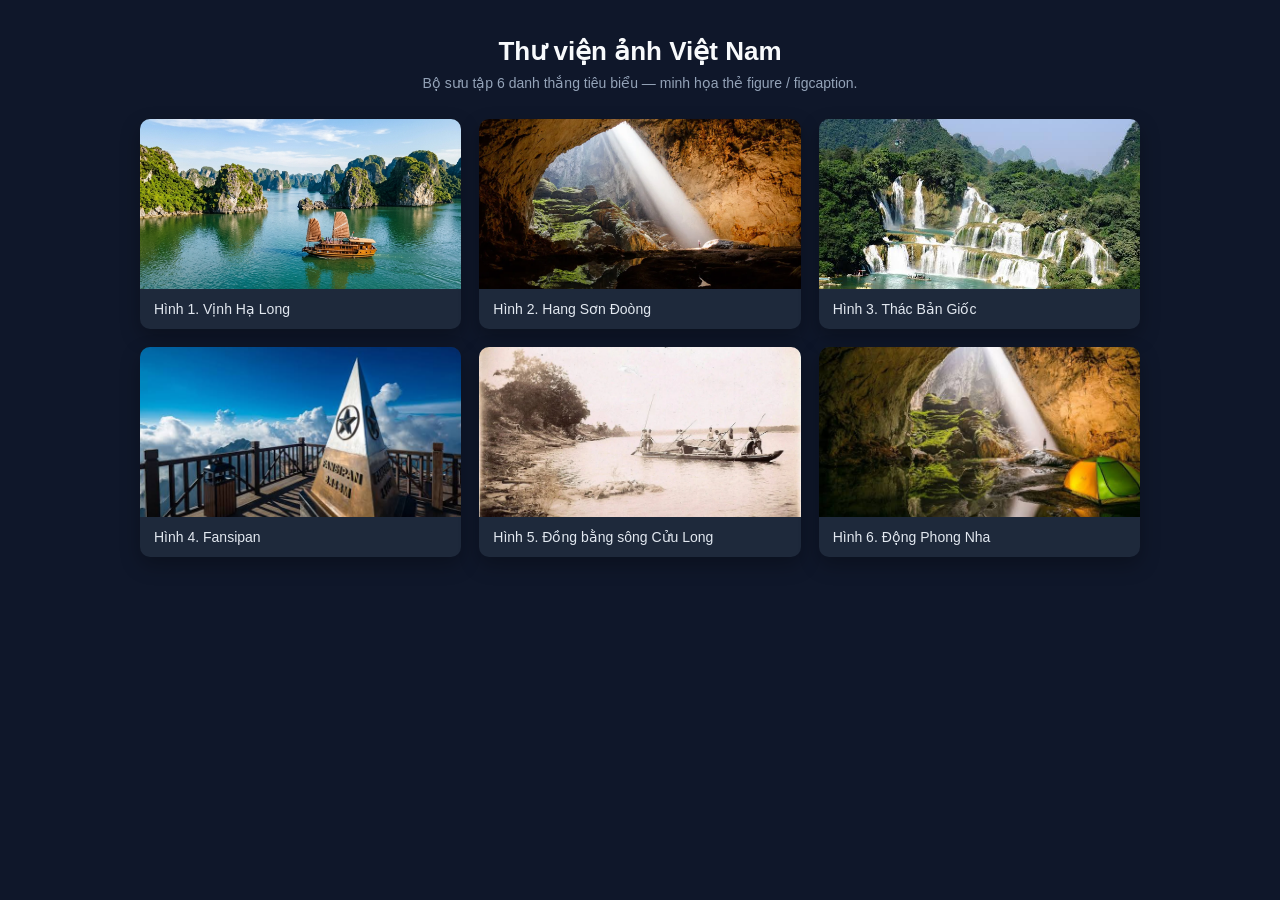
==== ex11/index.html @ 560d9e47 "Complete ex03 to ex11" ====
<!DOCTYPE html>
<html lang="vi">
<head>
    <meta charset="UTF-8">
    <meta name="viewport" content="width=device-width, initial-scale=1.0">
    <title>Thư viện ảnh danh thắng Việt Nam</title>
    <link rel="stylesheet" href="css/style.css">
</head>
<body>
    <main class="thu-vien">
        <header class="tieu-de">
            <h1>Thư viện ảnh Việt Nam</h1>
            <p class="mo-ta">Bộ sưu tập 6 danh thắng tiêu biểu &mdash; minh họa thẻ figure / figcaption.</p>
        </header>

        <div class="luoi-anh">
            <figure>
                <img src="images/1-vinh-ha-long.jpg" alt="Vịnh Hạ Long">
                <figcaption>Hình 1. Vịnh Hạ Long</figcaption>
            </figure>

            <figure>
                <img src="images/2-son-doong.jpg" alt="Hang Sơn Đoòng">
                <figcaption>Hình 2. Hang Sơn Đoòng</figcaption>
            </figure>

            <figure>
                <img src="images/3-thac-ban-gioc.jpg" alt="Thác Bản Giốc">
                <figcaption>Hình 3. Thác Bản Giốc</figcaption>
            </figure>

            <figure>
                <img src="images/4-fansipan.jpg" alt="Fansipan">
                <figcaption>Hình 4. Fansipan</figcaption>
            </figure>

            <figure>
                <img src="images/5-mekong.jpg" alt="Đồng bằng sông Cửu Long">
                <figcaption>Hình 5. Đồng bằng sông Cửu Long</figcaption>
            </figure>

            <figure>
                <img src="images/6-phongnha.jpg" alt="Động Phong Nha">
                <figcaption>Hình 6. Động Phong Nha</figcaption>
            </figure>
        </div>
    </main>
</body>
</html>
---- ex11/css/style.css ----
* {
    box-sizing: border-box;
    margin: 0;
    padding: 0;
}

body {
    font-family: Arial, Helvetica, sans-serif;
    background-color: #0f172a;
    color: #e2e8f0;
    min-height: 100vh;
    padding: 36px 16px;
}

.thu-vien {
    max-width: 1000px;
    margin: 0 auto;
}

.tieu-de {
    text-align: center;
    margin-bottom: 28px;
}

.tieu-de h1 {
    font-size: 26px;
    font-weight: 700;
    color: #f8fafc;
    margin-bottom: 8px;
}

.mo-ta {
    font-size: 14px;
    color: #94a3b8;
}

.luoi-anh {
    display: grid;
    grid-template-columns: repeat(3, 1fr);
    gap: 18px;
}

figure {
    background-color: #1e293b;
    border-radius: 10px;
    margin: 0;
    overflow: hidden;
    box-shadow: 0 8px 20px rgba(0, 0, 0, 0.28);
    transition: transform 0.2s ease;
}

figure:hover {
    transform: translateY(-3px);
}

figure img {
    width: 100%;
    height: 170px;
    object-fit: cover;
    display: block;
}

figcaption {
    padding: 12px 14px;
    font-size: 14px;
    color: #e2e8f0;
}

@media (max-width: 780px) {
    .luoi-anh {
        grid-template-columns: repeat(2, 1fr);
    }
}

@media (max-width: 520px) {
    .luoi-anh {
        grid-template-columns: 1fr;
    }
}
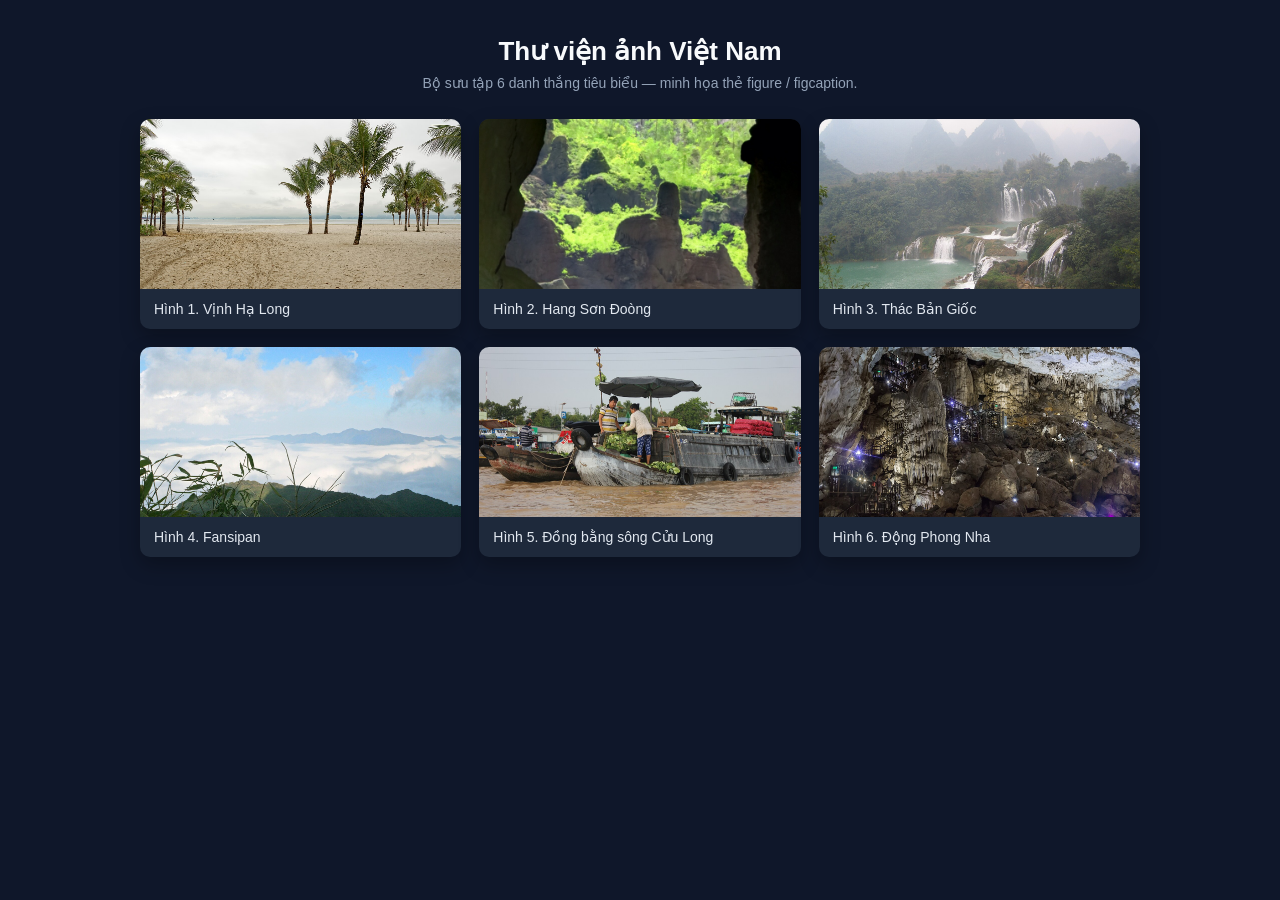
==== commit 0bde6cd4: "Update folders" ====
--- a/ex11/index.html
+++ b/ex11/index.html
@@ -40,7 +40,7 @@
             </figure>
 
             <figure>
-                <img src="images/6-phongnha.jpg" alt="Động Phong Nha">
+                <img src="images/6-phong-nha.jpg" alt="Động Phong Nha">
                 <figcaption>Hình 6. Động Phong Nha</figcaption>
             </figure>
         </div>
